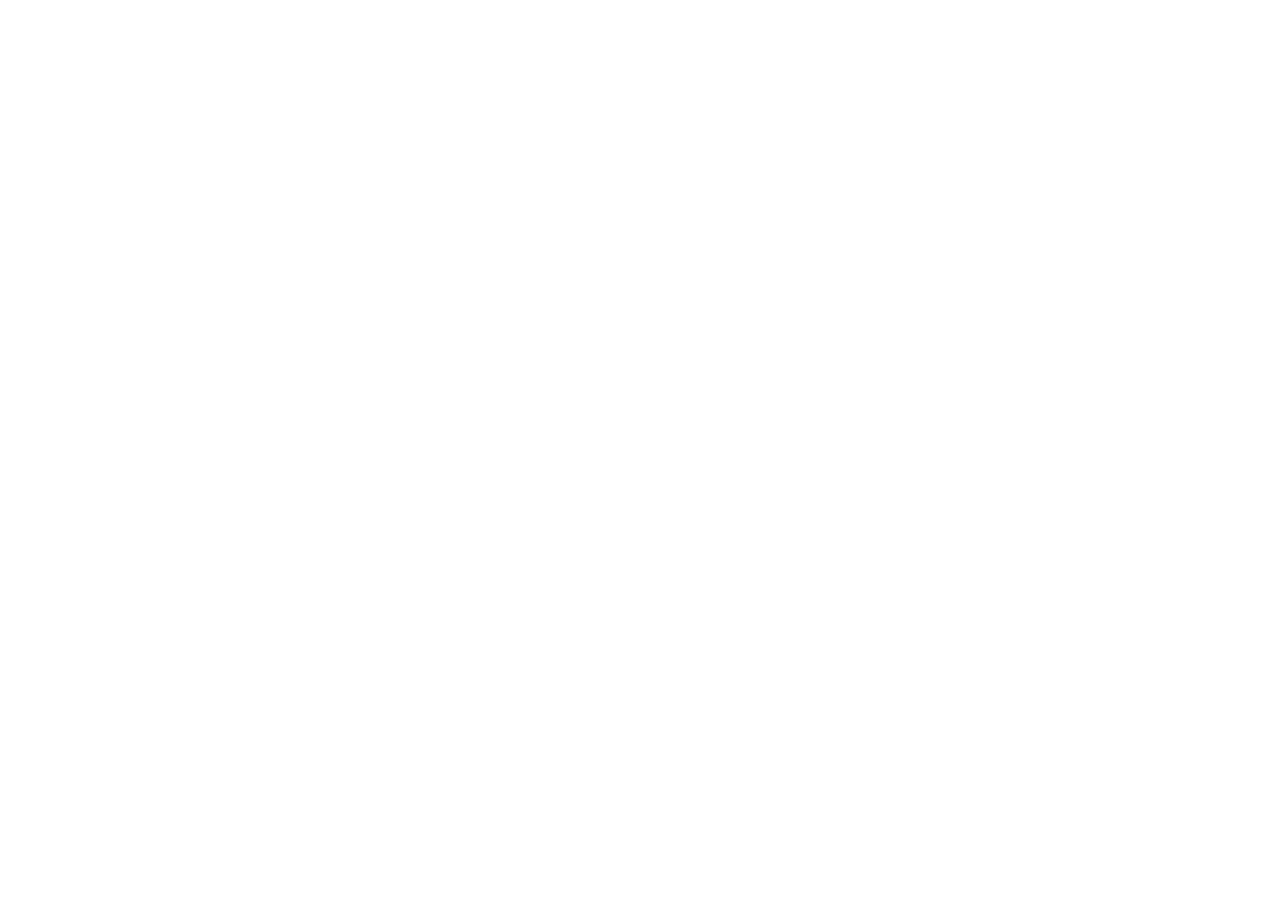
==== index.html @ 6d2867f2 "Creación proyecto" ====
<!DOCTYPE html>
<html lang="en">
<head>
    <meta charset="UTF-8">
    <meta http-equiv="X-UA-Compatible" content="IE=edge">
    <meta name="viewport" content="width=device-width, initial-scale=1.0">
    <link rel="shortcut icon" href="img/icon.png" type="image/x-icon">
    <link rel="stylesheet" href="css/estilos.css" type="text/css">
    <title>Conjunto Residencial Pomelo</title>
</head>
<body>
    
    <header>
        <!-- Ingrese el código aquí -->
    </header>
    
    <section >       
         <!-- Ingrese el código aquí -->
    </section>

   <footer>
        <!-- Ingrese el código aquí -->
   </footer>
</body>
</html>
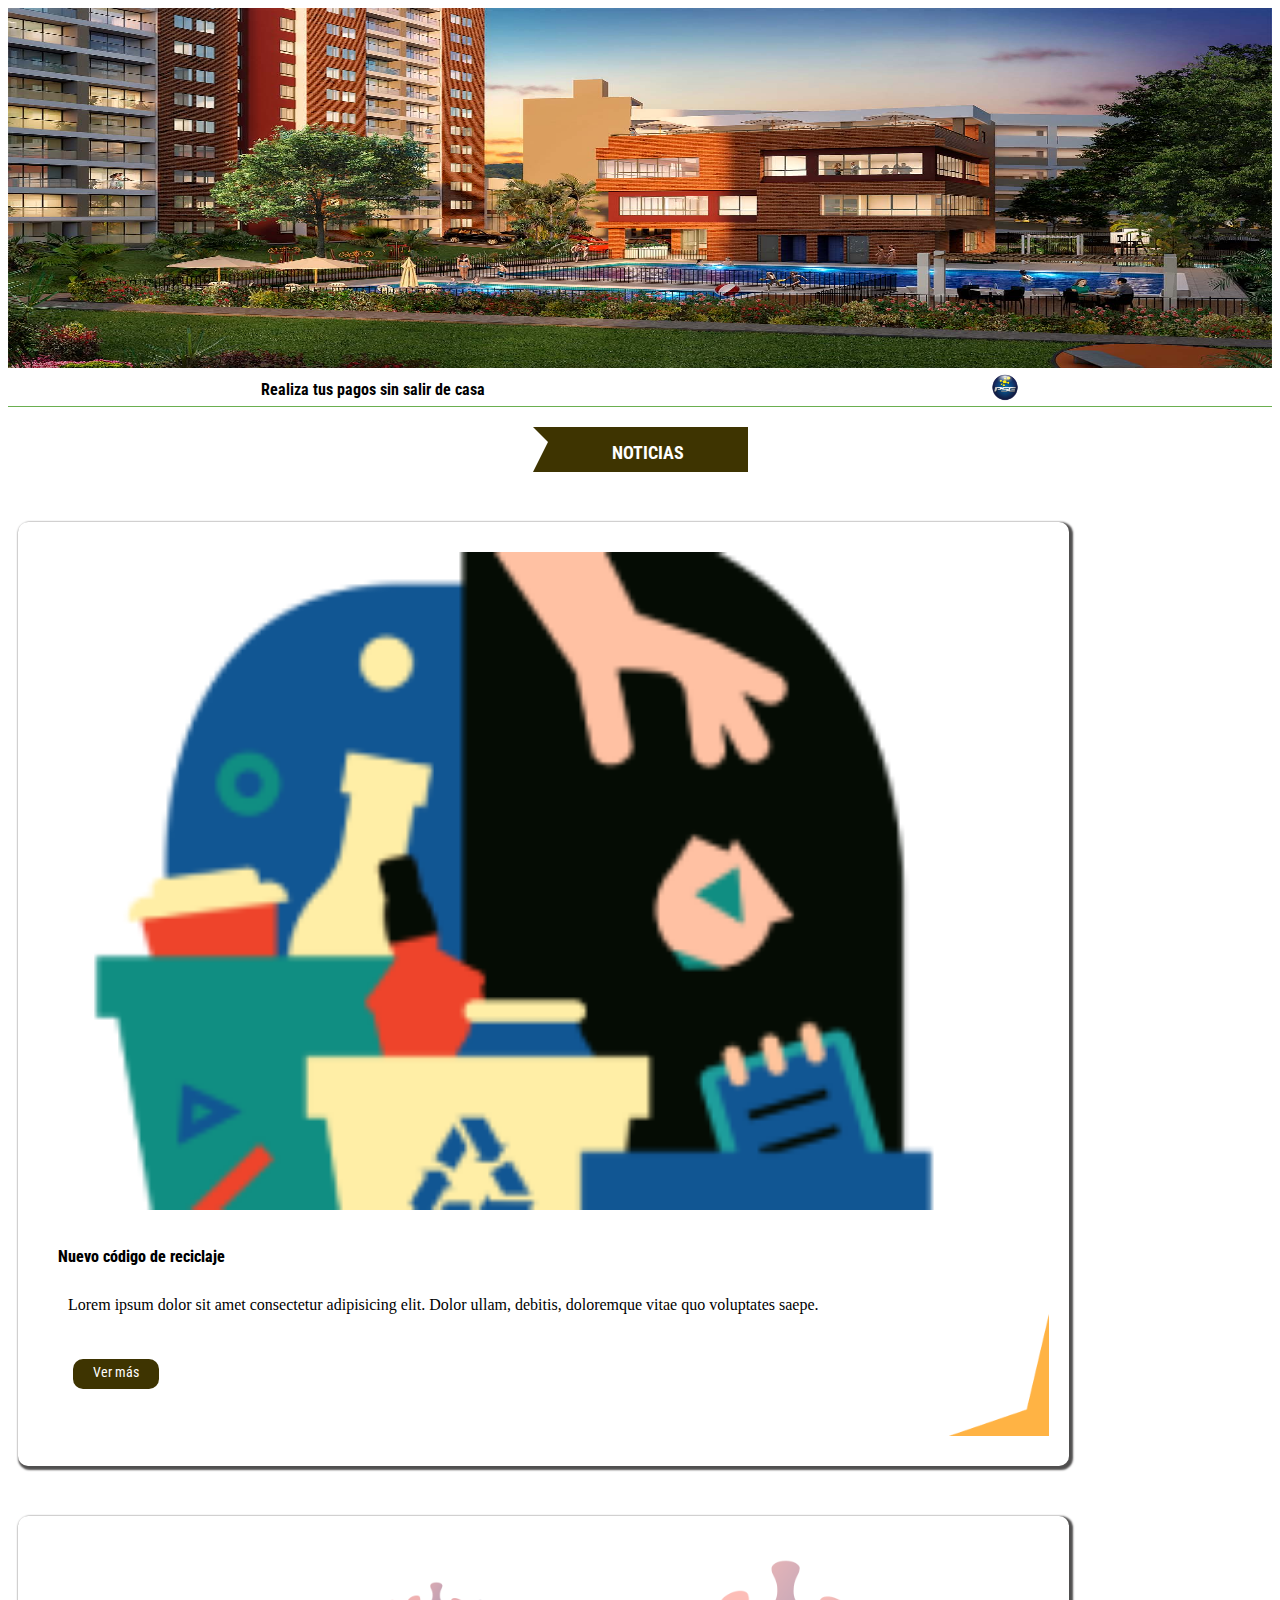
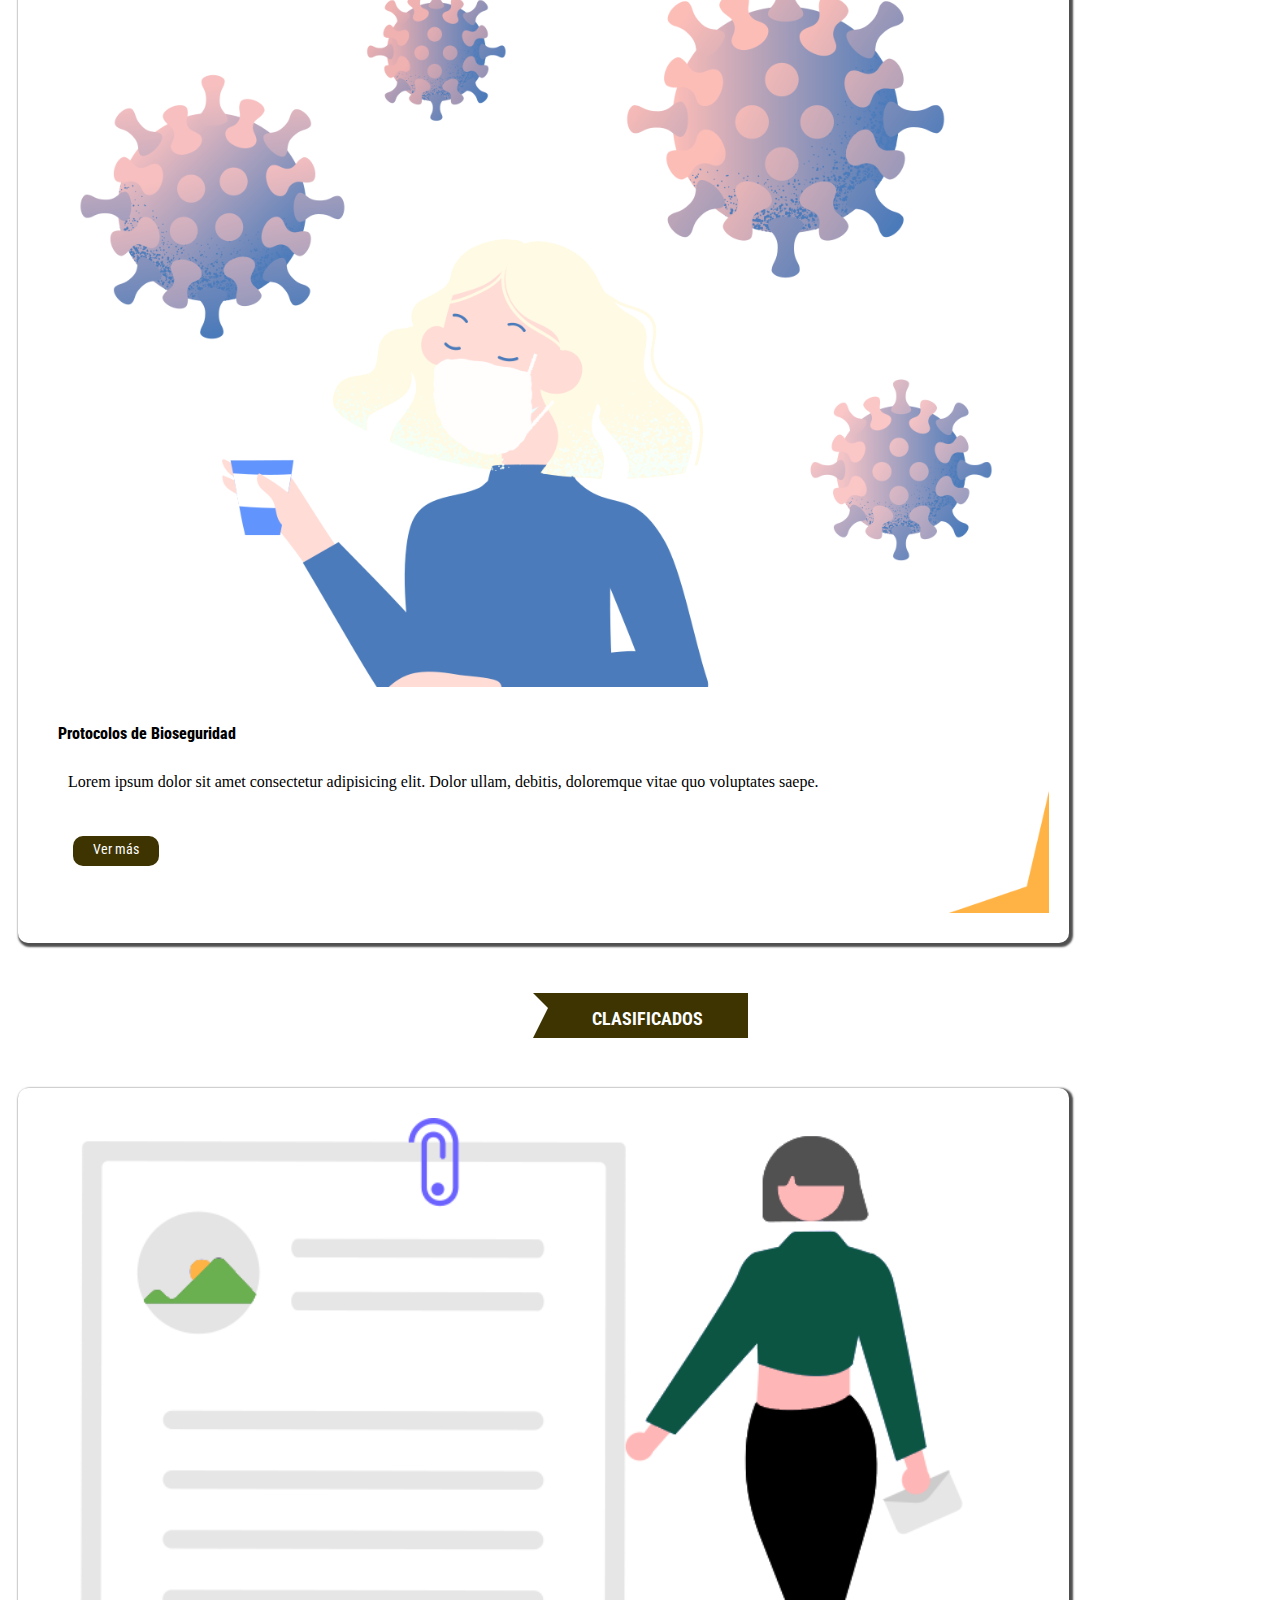
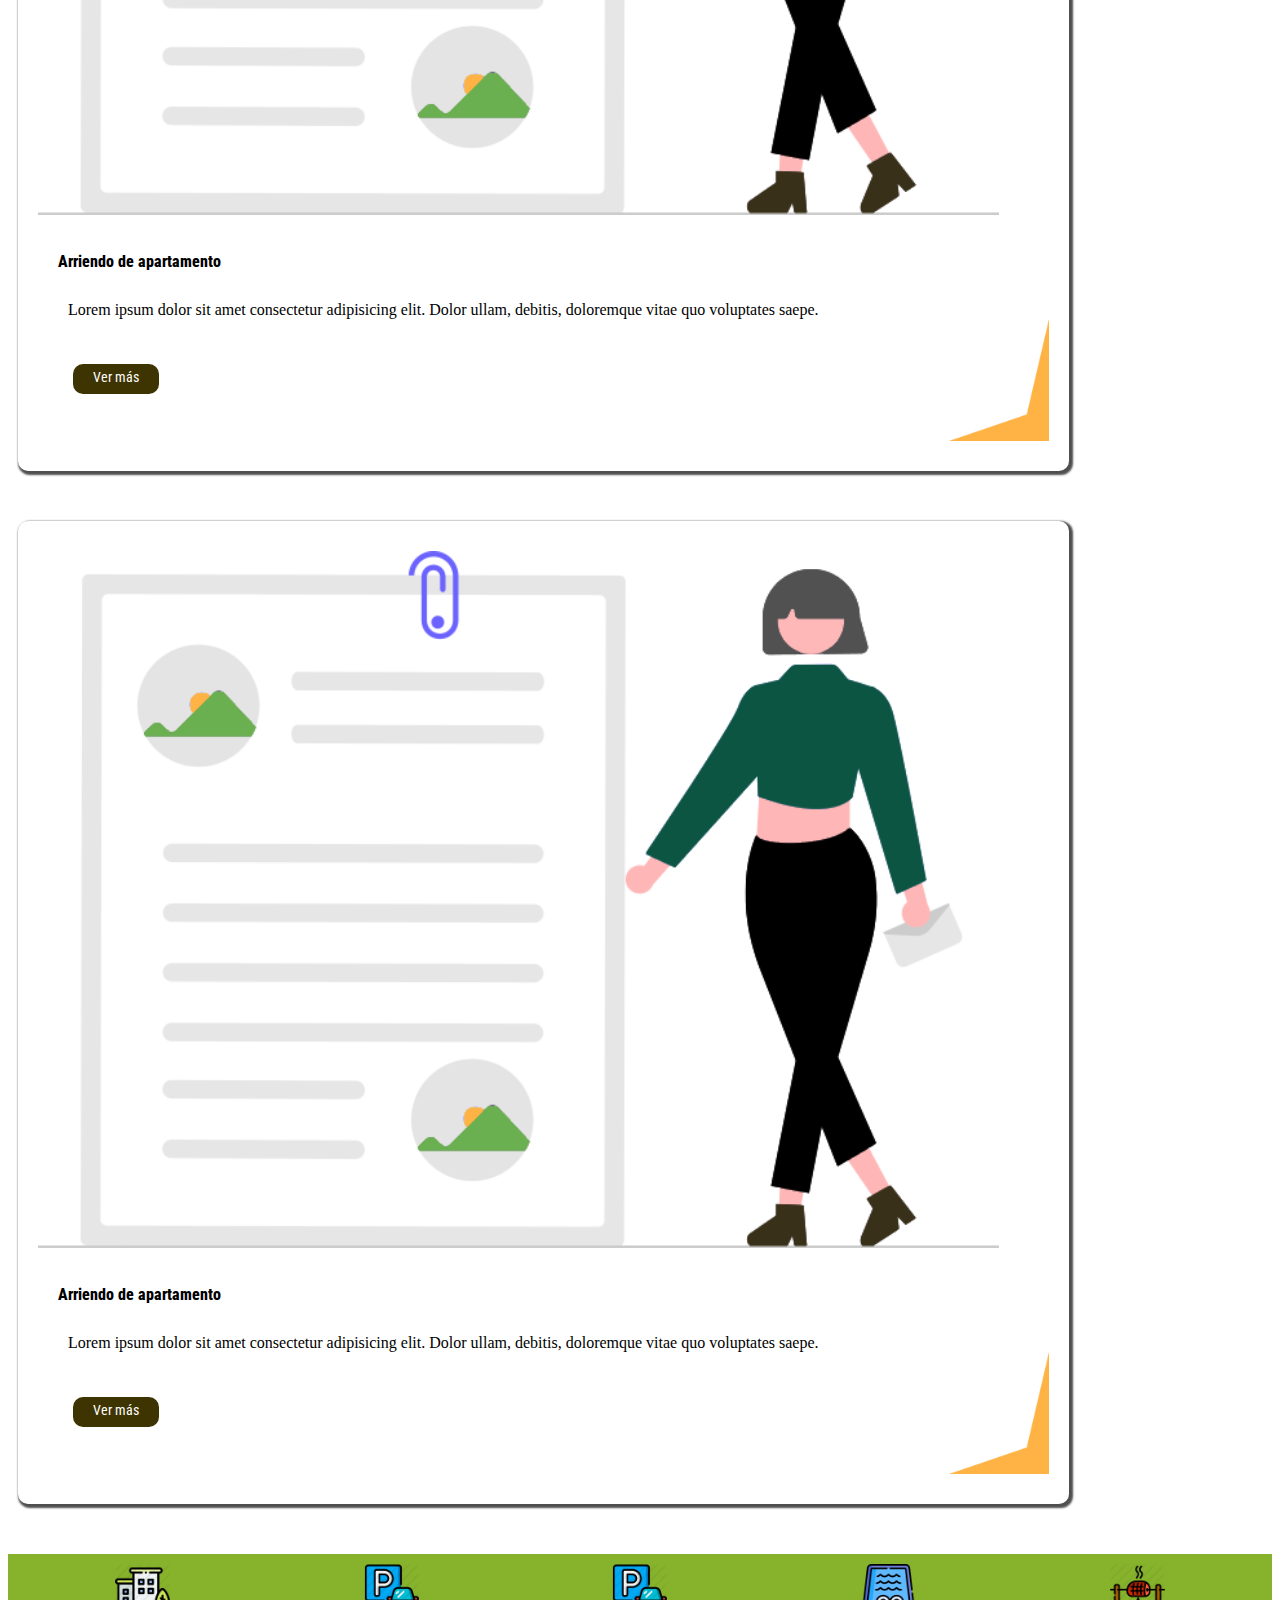
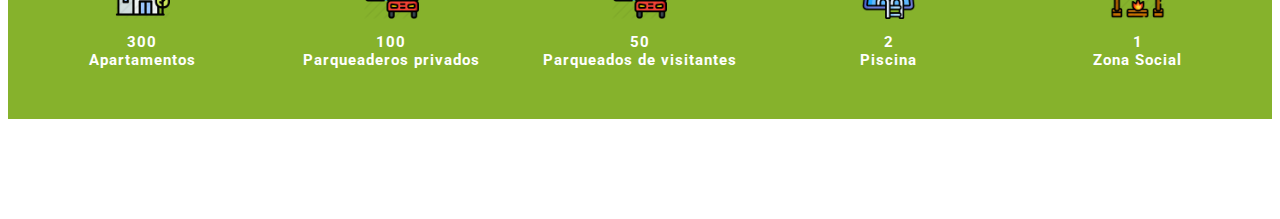
==== commit 6b701383: "Estilos 320px" ====
--- a/index.html
+++ b/index.html
@@ -6,6 +6,7 @@
     <meta name="viewport" content="width=device-width, initial-scale=1.0">
     <link rel="shortcut icon" href="img/icon.png" type="image/x-icon">
     <link rel="stylesheet" href="css/estilos.css" type="text/css">
+    <link href="https://fonts.googleapis.com/css2?family=Roboto+Condensed&family=Roboto:wght@300&display=swap" rel="stylesheet">
     <title>Conjunto Residencial Pomelo</title>
 </head>
 <body>
@@ -13,11 +14,110 @@
     <header>
         <!-- Ingrese el código aquí -->
     </header>
+
+    <main class="main">
+        <div class ="portada">       
+            <img src="img/portada.jpg" alt="">
+        </div>
+   
+        <section class="pay_pse" >         
+            <h1>Realiza tus pagos sin salir de casa</h1>
+            <a href="#"><img src="img/PSE.png" alt="PagoPSE"></a>
+        </section>
+
+        <section class="notices">
+            <h1>NOTICIAS</h1>
+            <article class="noticias">
+                <figure class="noticia_img">
+                    <img src="img/Reciclaje.png" alt="">
+                </figure>
+                
+                <h2>Nuevo código de reciclaje</h2>
+                <p>Lorem ipsum dolor sit amet consectetur adipisicing elit. Dolor ullam, debitis, doloremque vitae quo voluptates saepe.</p>
+                <div class ="rectangulo">
+                    <p>Ver más</p>
+                    <img  src="img/Rectangle 10.png" alt="">
+                </div>
+            </article>
     
-    <section >       
-         <!-- Ingrese el código aquí -->
-    </section>
-
+            <article class="noticias">
+                <figure class="noticia_img">
+                    <img src="img/Bioseguridad.svg" alt="">
+                </figure>
+                
+                <h2>Protocolos de Bioseguridad</h2>
+                <p>Lorem ipsum dolor sit amet consectetur adipisicing elit. Dolor ullam, debitis, doloremque vitae quo voluptates saepe.</p>
+                <div class ="rectangulo">
+                    <p>Ver más</p>
+                    <img  src="img/Rectangle 10.png" alt="">
+                </div>
+            </article>
+        </section>            
+            
+    
+        <section class="clasificados">
+            <h1>CLASIFICADOS</h1>
+            <article class="clasificado">
+                <figure class="noticia_img">
+                    <img src="img/NoticiaClasificado.png" alt="">
+                </figure>
+                
+                <h2>Arriendo de apartamento</h2>
+                <p>Lorem ipsum dolor sit amet consectetur adipisicing elit. Dolor ullam, debitis, doloremque vitae quo voluptates saepe.</p>
+                <div class ="rectangulo">
+                    <p>Ver más</p>
+                    <img  src="img/Rectangle 10.png" alt="">
+                </div>
+            </article>
+    
+            <article class="clasificado">
+                <figure class="noticia_img">
+                    <img src="img/NoticiaClasificado.png" alt="">
+                </figure>
+                
+                <h2>Arriendo de apartamento</h2>
+                <p>Lorem ipsum dolor sit amet consectetur adipisicing elit. Dolor ullam, debitis, doloremque vitae quo voluptates saepe.</p>
+                <div class ="rectangulo">
+                    <p>Ver más</p>
+                    <img  src="img/Rectangle 10.png" alt="">
+                </div>
+            </article>
+        </section> 
+    
+        <article class="ZonaSocial">
+            <div class="containerZona">
+                <img src="img/Apartamento.png" alt="Aparamentos">
+                <h2>300</h2>
+                <h2>Apartamentos</h2>
+            </div>
+    
+            <div class="containerZona">
+                <img src="img/parking.png"  alt="parking">
+                <h2>100</h2>
+                <h2>Parqueaderos privados</h2>
+            </div>
+    
+            <div class="containerZona">
+                <img src="img/parking.png" alt="parking">
+                <h2>50</h2>
+                <h2>Parqueados de visitantes</h2>
+            </div>
+    
+            <div class="containerZona">
+                <img src="img/Piscina.png" alt="Piscina">
+                <h2>2</h2>
+                <h2>Piscina</h2>
+            </div>
+    
+            <div class="containerZona" >
+                <img src="img/social.png" alt="Zona Social">
+                <h2>1</h2>
+                <h2>Zona Social</h2>
+            </div>
+    
+        </article>
+    </main>    
+    
    <footer>
         <!-- Ingrese el código aquí -->
    </footer>
--- a/css/estilos.css
+++ b/css/estilos.css
@@ -0,0 +1,47 @@
+/* font-family: 'Roboto', sans-serif;
+font-family: 'Roboto Condensed', sans-serif; */
+
+@import './vars.css';
+
+@import './Components/Home/portada.css';
+@import './Components/Home/pse.css';
+@import './Components/Home/noticias.css';
+@import './Components/Home/clasificados.css';
+@import './Components/Home/zonaSocial.css';
+
+/* ***********************************************320**************************************************************************** */
+@media screen and (max-width:320px){
+
+     
+    
+
+}
+
+/* ***********************************************425px**************************************************************************** */
+@media screen and (min-width:425px){
+
+    
+
+}
+
+
+/* ***********************************************425px**************************************************************************** */
+@media screen and (min-width:767px){
+
+    
+
+}
+
+/* ***********************************************425px**************************************************************************** */
+@media screen and (min-width:1024px){
+
+    
+
+}
+
+/* ***********************************************425px**************************************************************************** */
+@media screen and (min-width:1240px){
+
+    
+
+}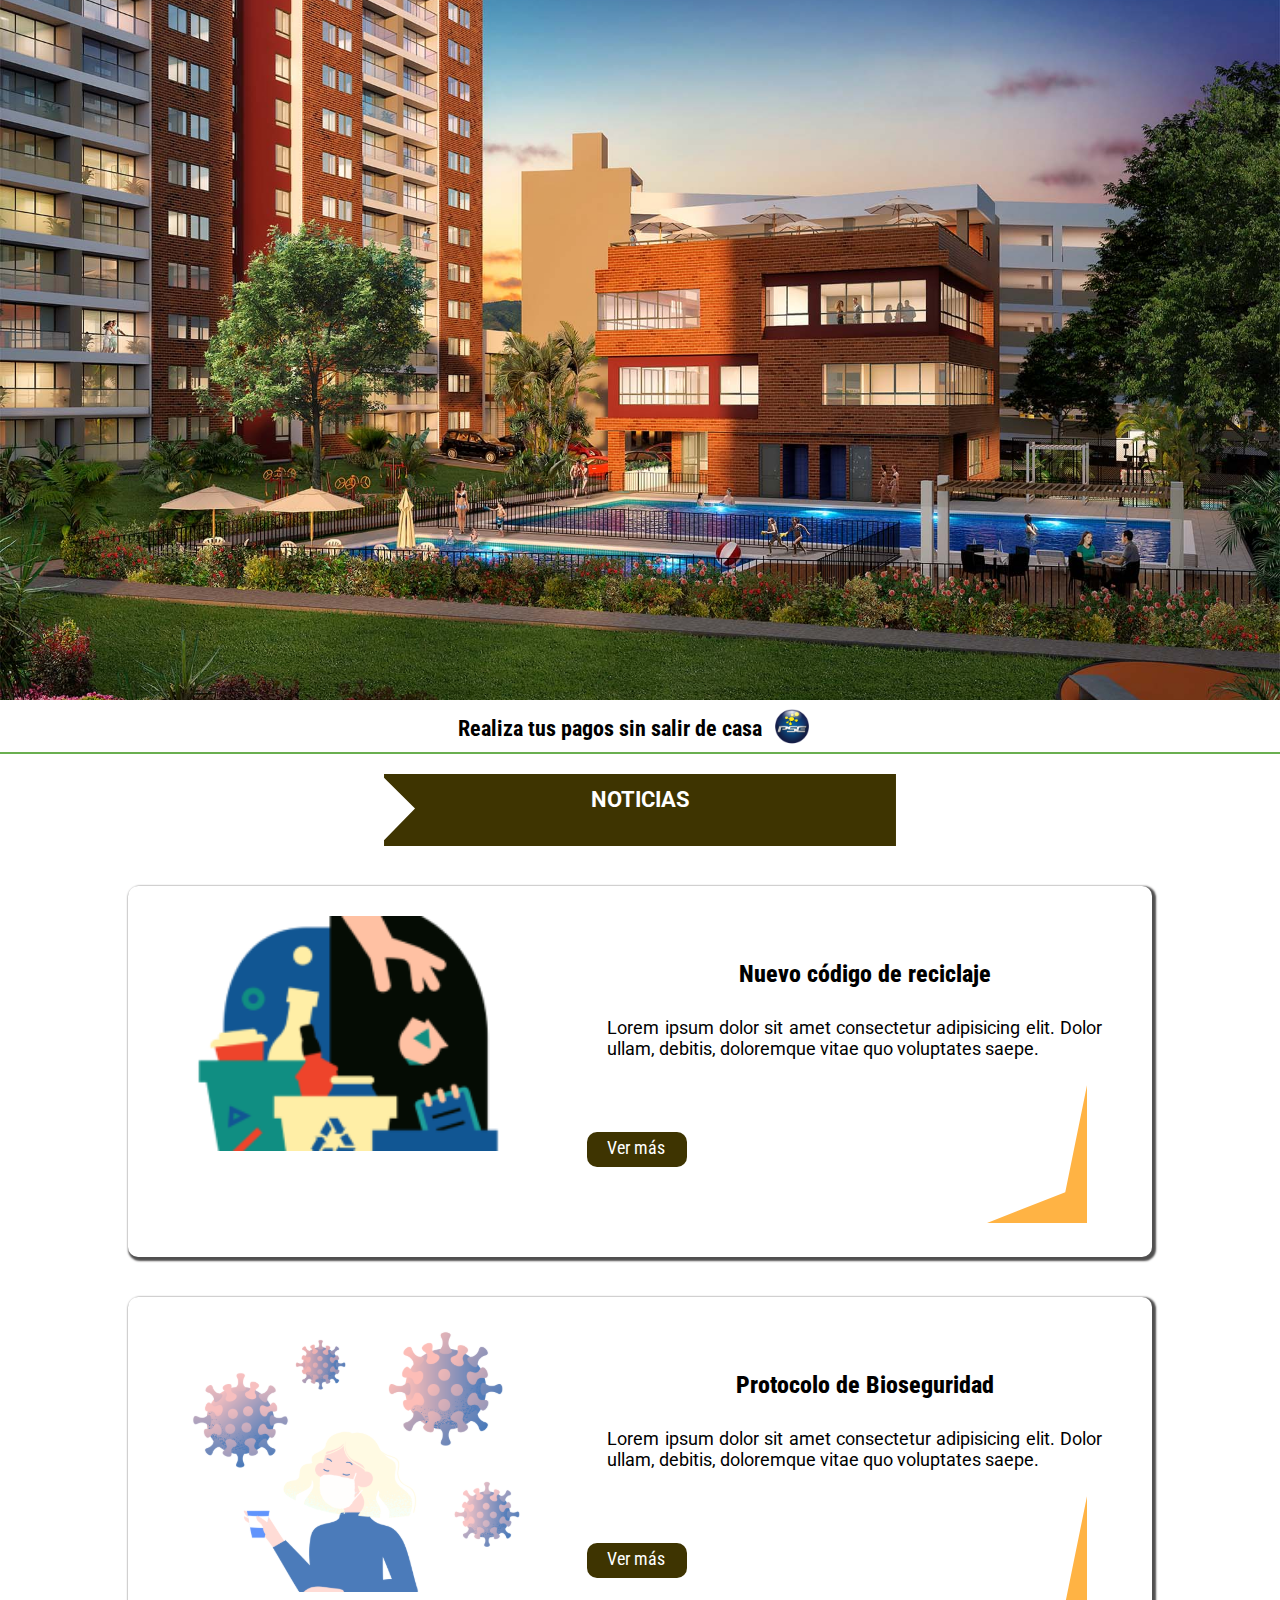
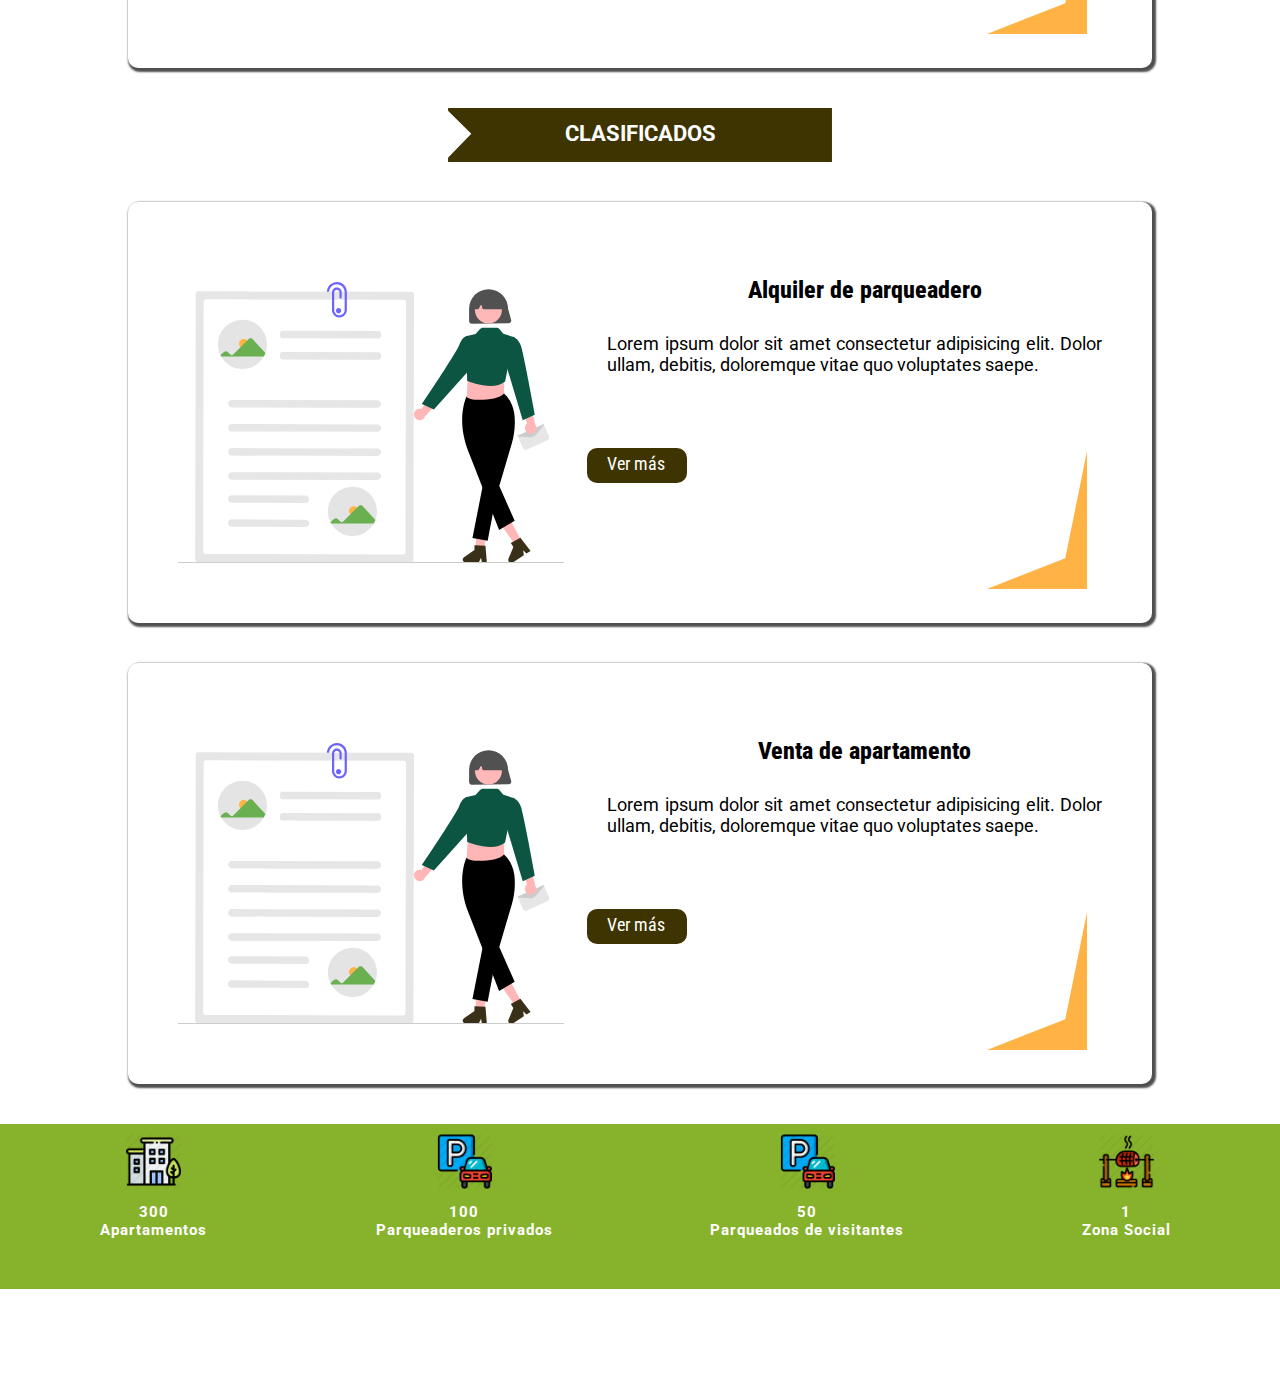
==== commit f004996d: "main terminado v1.0" ====
--- a/index.html
+++ b/index.html
@@ -5,7 +5,7 @@
     <meta http-equiv="X-UA-Compatible" content="IE=edge">
     <meta name="viewport" content="width=device-width, initial-scale=1.0">
     <link rel="shortcut icon" href="img/icon.png" type="image/x-icon">
-    <link rel="stylesheet" href="css/estilos.css" type="text/css">
+    <link rel="stylesheet" href="css/styles.css" type="text/css">
     <link href="https://fonts.googleapis.com/css2?family=Roboto+Condensed&family=Roboto:wght@300&display=swap" rel="stylesheet">
     <title>Conjunto Residencial Pomelo</title>
 </head>
@@ -17,100 +17,113 @@
 
     <main class="main">
         <div class ="portada">       
-            <img src="img/portada.jpg" alt="">
+            <img src="image/Home/portada.jpg" alt="">
         </div>
    
         <section class="pay_pse" >         
-            <h1>Realiza tus pagos sin salir de casa</h1>
-            <a href="#"><img src="img/PSE.png" alt="PagoPSE"></a>
+            <h2>Realiza tus pagos sin salir de casa</h2>
+            <a href="#"><img src="image/Icons/PSE.png" alt="PagoPSE"></a>
         </section>
 
         <section class="notices">
-            <h1>NOTICIAS</h1>
-            <article class="noticias">
-                <figure class="noticia_img">
-                    <img src="img/Reciclaje.png" alt="">
-                </figure>
-                
-                <h2>Nuevo código de reciclaje</h2>
-                <p>Lorem ipsum dolor sit amet consectetur adipisicing elit. Dolor ullam, debitis, doloremque vitae quo voluptates saepe.</p>
-                <div class ="rectangulo">
-                    <p>Ver más</p>
-                    <img  src="img/Rectangle 10.png" alt="">
-                </div>
-            </article>
-    
-            <article class="noticias">
-                <figure class="noticia_img">
-                    <img src="img/Bioseguridad.svg" alt="">
-                </figure>
-                
-                <h2>Protocolos de Bioseguridad</h2>
-                <p>Lorem ipsum dolor sit amet consectetur adipisicing elit. Dolor ullam, debitis, doloremque vitae quo voluptates saepe.</p>
-                <div class ="rectangulo">
-                    <p>Ver más</p>
-                    <img  src="img/Rectangle 10.png" alt="">
-                </div>
-            </article>
-        </section>            
+            <div class="notices-ppal">
+                <img src="image/Icons/postFigure.svg" alt="">
+                <h2>NOTICIAS</h2>
+            </div>
+            <div class="card-notice">
+                <article class="noticias">
+                    <figure>
+                        <img class="noticia_img" src="image/Home/Reciclaje.png" alt="">
+                    </figure>
+
+                    <div class="card-text">
+                        <h3>Nuevo código de reciclaje</h3>
+                        <p>Lorem ipsum dolor sit amet consectetur adipisicing elit. Dolor ullam, debitis, doloremque vitae quo voluptates saepe.</p>
+                        <p class="date">Ver más</p>
+                        <figure>
+                            <img class="rectangule" src="image/Icons/Rectangle.svg" alt="">
+                        </figure>
+                        
+                    </div>
+                </article>
+        
+                <article class="noticias">
+                    <figure>
+                        <img class="noticia_img" src="image/Home/Bioseguridad.svg" alt="">
+                    </figure>
+
+                    <div class="card-text">
+                        <h3>Protocolo de Bioseguridad</h3>
+                        <p>Lorem ipsum dolor sit amet consectetur adipisicing elit. Dolor ullam, debitis, doloremque vitae quo voluptates saepe.</p>
+                        <p class="date">Ver más</p>
+                        <figure>
+                            <img class="rectangule" src="image/Icons/Rectangle.svg" alt="">
+                        </figure>
+                    </div>
+                </article>
+            </div>
+        </section>
             
     
         <section class="clasificados">
-            <h1>CLASIFICADOS</h1>
-            <article class="clasificado">
-                <figure class="noticia_img">
-                    <img src="img/NoticiaClasificado.png" alt="">
-                </figure>
-                
-                <h2>Arriendo de apartamento</h2>
-                <p>Lorem ipsum dolor sit amet consectetur adipisicing elit. Dolor ullam, debitis, doloremque vitae quo voluptates saepe.</p>
-                <div class ="rectangulo">
-                    <p>Ver más</p>
-                    <img  src="img/Rectangle 10.png" alt="">
-                </div>
-            </article>
-    
-            <article class="clasificado">
-                <figure class="noticia_img">
-                    <img src="img/NoticiaClasificado.png" alt="">
-                </figure>
-                
-                <h2>Arriendo de apartamento</h2>
-                <p>Lorem ipsum dolor sit amet consectetur adipisicing elit. Dolor ullam, debitis, doloremque vitae quo voluptates saepe.</p>
-                <div class ="rectangulo">
-                    <p>Ver más</p>
-                    <img  src="img/Rectangle 10.png" alt="">
-                </div>
-            </article>
-        </section> 
+            <div class="clasificados-ppal">
+                <img src="image/Icons/postFigure.svg" alt="">
+                <h2>CLASIFICADOS</h2>
+            </div>
+            <div class="card-clasificado">
+                <article class="clasificado">
+                    <figure>
+                        <img class="clasificado_img" src="image/Home/noticiasClasificados.svg" alt="">
+                    </figure>
+
+                    <div class="card-text">
+                        <h3>Alquiler de parqueadero</h3>
+                        <p>Lorem ipsum dolor sit amet consectetur adipisicing elit. Dolor ullam, debitis, doloremque vitae quo voluptates saepe.</p>
+                        <p class="date">Ver más</p>
+                        <figure>
+                            <img class="rectangule" src="image/Icons/Rectangle.svg" alt="">
+                        </figure>
+                    </div>
+                </article>
+        
+                <article class="clasificado">
+                    <figure>
+                        <img class="clasificado_img" src="image/Home/noticiasClasificados.svg" alt="">
+                    </figure>
+
+                    <div class="card-text">
+                        <h3>Venta de apartamento</h3>
+                        <p>Lorem ipsum dolor sit amet consectetur adipisicing elit. Dolor ullam, debitis, doloremque vitae quo voluptates saepe.</p>
+                        <p class="date">Ver más</p>
+                        <figure>
+                            <img class="rectangule" src="image/Icons/Rectangle.svg" alt="">
+                        </figure>
+                    </div>
+                </article>
+            </div>
+        </section>
     
         <article class="ZonaSocial">
             <div class="containerZona">
-                <img src="img/Apartamento.png" alt="Aparamentos">
+                <img src="image/Home/Apartamento.png" alt="Aparamentos">
                 <h2>300</h2>
                 <h2>Apartamentos</h2>
             </div>
     
             <div class="containerZona">
-                <img src="img/parking.png"  alt="parking">
+                <img src="image/Home/parking.png"  alt="parking">
                 <h2>100</h2>
                 <h2>Parqueaderos privados</h2>
             </div>
     
             <div class="containerZona">
-                <img src="img/parking.png" alt="parking">
+                <img src="image/Home/parking.png" alt="parking">
                 <h2>50</h2>
                 <h2>Parqueados de visitantes</h2>
             </div>
     
-            <div class="containerZona">
-                <img src="img/Piscina.png" alt="Piscina">
-                <h2>2</h2>
-                <h2>Piscina</h2>
-            </div>
-    
             <div class="containerZona" >
-                <img src="img/social.png" alt="Zona Social">
+                <img src="image/Home/social.png" alt="Zona Social">
                 <h2>1</h2>
                 <h2>Zona Social</h2>
             </div>
--- a/css/styles.css
+++ b/css/styles.css
@@ -0,0 +1,33 @@
+/* font-family: 'Roboto', sans-serif;
+font-family: 'Roboto Condensed', sans-serif; */
+
+@import './vars.css';
+@import './text.css';
+
+@import './Views/home.css';
+
+body{
+    margin: 0;
+}
+
+*{
+    box-sizing: border-box;
+    font-family: var(--main-font-family);
+}
+
+h1{
+    font-size:24px;
+}
+
+h2{
+    font-size:22px;
+}
+
+h3{
+    font-size:20px;
+}
+
+p{
+    font: size 20px;
+}
+
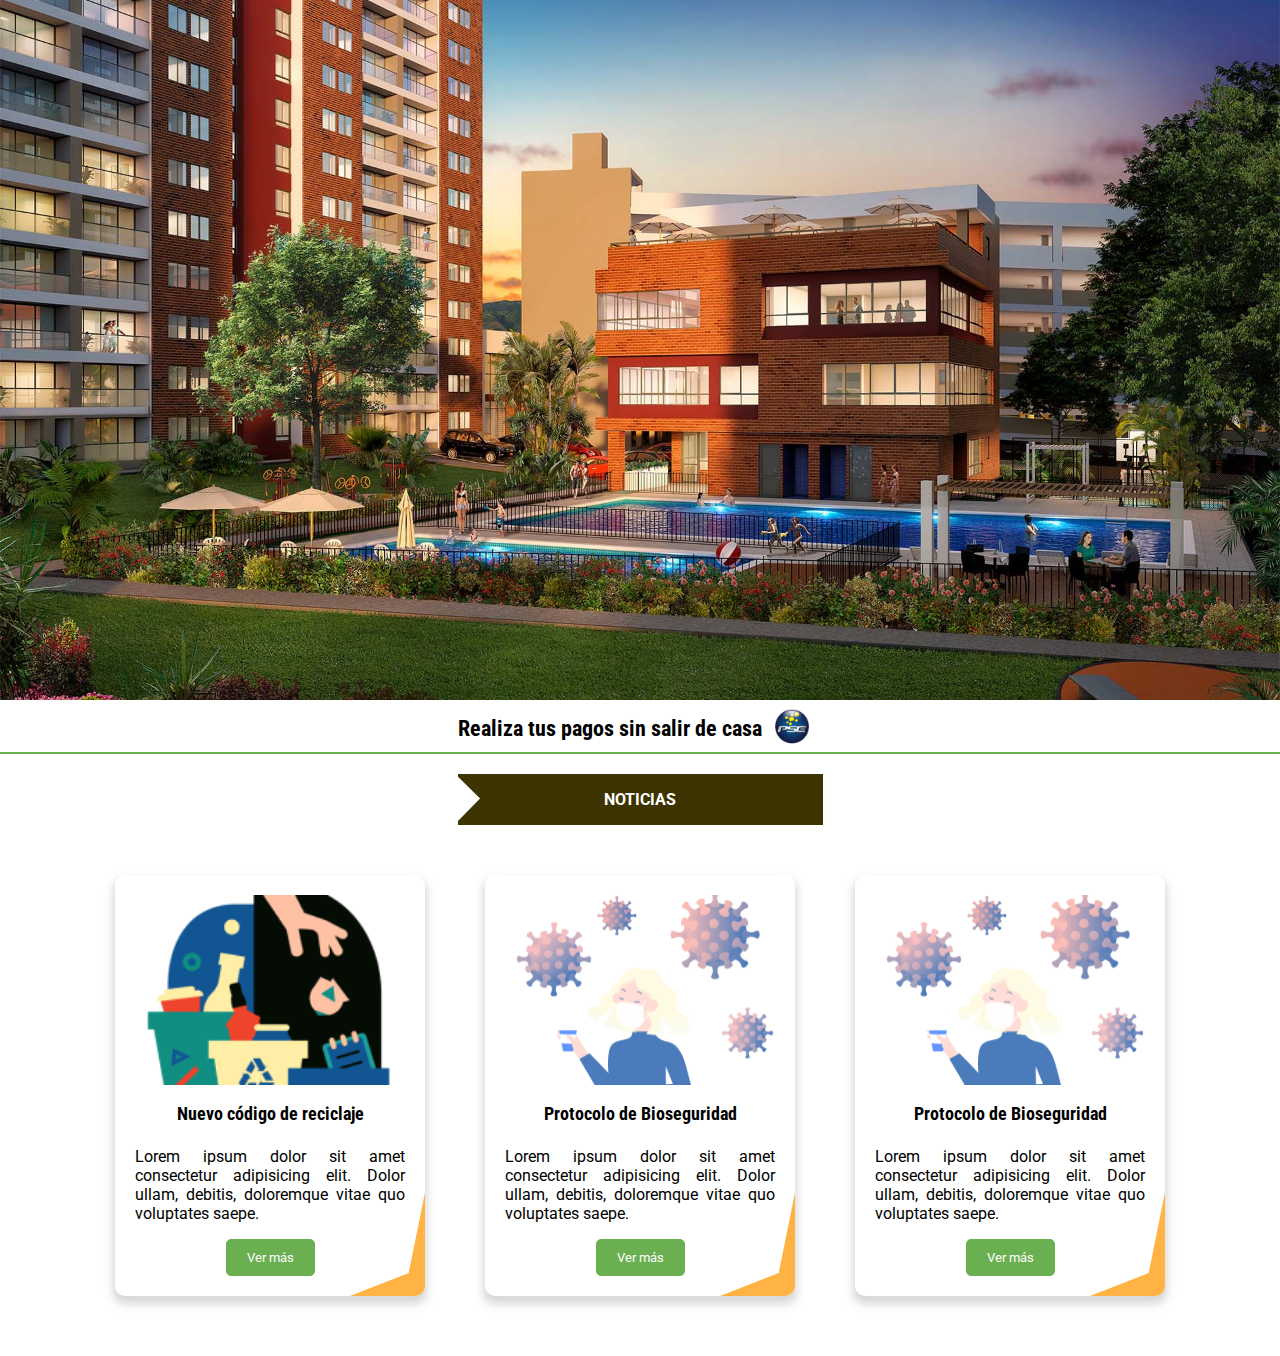
==== commit 6f0adf65: "new name structure for news" ====
--- a/index.html
+++ b/index.html
@@ -1,138 +1,156 @@
 <!DOCTYPE html>
 <html lang="en">
-<head>
-    <meta charset="UTF-8">
-    <meta http-equiv="X-UA-Compatible" content="IE=edge">
-    <meta name="viewport" content="width=device-width, initial-scale=1.0">
-    <link rel="shortcut icon" href="img/icon.png" type="image/x-icon">
-    <link rel="stylesheet" href="css/styles.css" type="text/css">
-    <link href="https://fonts.googleapis.com/css2?family=Roboto+Condensed&family=Roboto:wght@300&display=swap" rel="stylesheet">
+  <head>
+    <meta charset="UTF-8" />
+    <meta http-equiv="X-UA-Compatible" content="IE=edge" />
+    <meta name="viewport" content="width=device-width, initial-scale=1.0" />
+    <link rel="shortcut icon" href="img/icon.png" type="image/x-icon" />
+    <link rel="stylesheet" href="css/styles.css" type="text/css" />
+    <link
+      href="https://fonts.googleapis.com/css2?family=Roboto+Condensed&family=Roboto:wght@300&display=swap"
+      rel="stylesheet"
+    />
     <title>Conjunto Residencial Pomelo</title>
-</head>
-<body>
-    
+  </head>
+  <body>
     <header>
-        <!-- Ingrese el código aquí -->
+      <!-- Ingrese el código aquí -->
     </header>
 
     <main class="main">
-        <div class ="portada">       
-            <img src="image/Home/portada.jpg" alt="">
+      <div class="portada">
+        <img src="image/Home/portada.jpg" alt="" />
+      </div>
+
+      <section class="pay_pse">
+        <h2>Realiza tus pagos sin salir de casa</h2>
+        <a href="#"><img src="image/Icons/PSE.png" alt="PagoPSE" /></a>
+      </section>
+
+      <section class="news">
+        <div class="news__title">
+          <img src="image/Icons/postFigure.svg" alt="" />
+          <h2>NOTICIAS</h2>
         </div>
-   
-        <section class="pay_pse" >         
-            <h2>Realiza tus pagos sin salir de casa</h2>
-            <a href="#"><img src="image/Icons/PSE.png" alt="PagoPSE"></a>
-        </section>
 
-        <section class="notices">
-            <div class="notices-ppal">
-                <img src="image/Icons/postFigure.svg" alt="">
-                <h2>NOTICIAS</h2>
+        <div class="news__cardsContainer">
+          <article class="newsCard">
+            <img src="image/Home/Reciclaje.png" alt="" />
+
+            <div class="newsCard__text">
+              <h3>Nuevo código de reciclaje</h3>
+              <p>
+                Lorem ipsum dolor sit amet consectetur adipisicing elit. Dolor
+                ullam, debitis, doloremque vitae quo voluptates saepe.
+              </p>
+              <button class="button newsCard__more">Ver más</button>
             </div>
-            <div class="card-notice">
-                <article class="noticias">
-                    <figure>
-                        <img class="noticia_img" src="image/Home/Reciclaje.png" alt="">
-                    </figure>
+          </article>
 
-                    <div class="card-text">
-                        <h3>Nuevo código de reciclaje</h3>
-                        <p>Lorem ipsum dolor sit amet consectetur adipisicing elit. Dolor ullam, debitis, doloremque vitae quo voluptates saepe.</p>
-                        <p class="date">Ver más</p>
-                        <figure>
-                            <img class="rectangule" src="image/Icons/Rectangle.svg" alt="">
-                        </figure>
-                        
-                    </div>
-                </article>
-        
-                <article class="noticias">
-                    <figure>
-                        <img class="noticia_img" src="image/Home/Bioseguridad.svg" alt="">
-                    </figure>
+          <article class="newsCard">
+            <img src="image/Home/Bioseguridad.svg" alt="" />
 
-                    <div class="card-text">
-                        <h3>Protocolo de Bioseguridad</h3>
-                        <p>Lorem ipsum dolor sit amet consectetur adipisicing elit. Dolor ullam, debitis, doloremque vitae quo voluptates saepe.</p>
-                        <p class="date">Ver más</p>
-                        <figure>
-                            <img class="rectangule" src="image/Icons/Rectangle.svg" alt="">
-                        </figure>
-                    </div>
-                </article>
+            <div class="newsCard__text">
+              <h3>Protocolo de Bioseguridad</h3>
+              <p>
+                Lorem ipsum dolor sit amet consectetur adipisicing elit. Dolor
+                ullam, debitis, doloremque vitae quo voluptates saepe.
+              </p>
+              <button class="button newsCard__more">Ver más</button>
             </div>
-        </section>
-            
-    
-        <section class="clasificados">
-            <div class="clasificados-ppal">
-                <img src="image/Icons/postFigure.svg" alt="">
-                <h2>CLASIFICADOS</h2>
+          </article>
+
+          <article class="newsCard">
+            <img src="image/Home/Bioseguridad.svg" alt="" />
+
+            <div class="newsCard__text">
+              <h3>Protocolo de Bioseguridad</h3>
+              <p>
+                Lorem ipsum dolor sit amet consectetur adipisicing elit. Dolor
+                ullam, debitis, doloremque vitae quo voluptates saepe.
+              </p>
+              <button class="button newsCard__more">Ver más</button>
             </div>
-            <div class="card-clasificado">
-                <article class="clasificado">
-                    <figure>
-                        <img class="clasificado_img" src="image/Home/noticiasClasificados.svg" alt="">
-                    </figure>
+          </article>
+        </div>
+      </section>
 
-                    <div class="card-text">
-                        <h3>Alquiler de parqueadero</h3>
-                        <p>Lorem ipsum dolor sit amet consectetur adipisicing elit. Dolor ullam, debitis, doloremque vitae quo voluptates saepe.</p>
-                        <p class="date">Ver más</p>
-                        <figure>
-                            <img class="rectangule" src="image/Icons/Rectangle.svg" alt="">
-                        </figure>
-                    </div>
-                </article>
-        
-                <article class="clasificado">
-                    <figure>
-                        <img class="clasificado_img" src="image/Home/noticiasClasificados.svg" alt="">
-                    </figure>
+      <!-- <section class="clasificados">
+        <div class="clasificados-ppal">
+          <img src="image/Icons/postFigure.svg" alt="" />
+          <h2>CLASIFICADOS</h2>
+        </div>
+        <div class="card-clasificado">
+          <article class="clasificado">
+            <figure>
+              <img
+                class="clasificado_img"
+                src="image/Home/noticiasClasificados.svg"
+                alt=""
+              />
+            </figure>
 
-                    <div class="card-text">
-                        <h3>Venta de apartamento</h3>
-                        <p>Lorem ipsum dolor sit amet consectetur adipisicing elit. Dolor ullam, debitis, doloremque vitae quo voluptates saepe.</p>
-                        <p class="date">Ver más</p>
-                        <figure>
-                            <img class="rectangule" src="image/Icons/Rectangle.svg" alt="">
-                        </figure>
-                    </div>
-                </article>
+            <div class="card-text">
+              <h3>Alquiler de parqueadero</h3>
+              <p>
+                Lorem ipsum dolor sit amet consectetur adipisicing elit. Dolor
+                ullam, debitis, doloremque vitae quo voluptates saepe.
+              </p>
+              <p class="date">Ver más</p>
             </div>
-        </section>
-    
-        <article class="ZonaSocial">
-            <div class="containerZona">
-                <img src="image/Home/Apartamento.png" alt="Aparamentos">
-                <h2>300</h2>
-                <h2>Apartamentos</h2>
+          </article>
+
+          <article class="clasificado">
+            <figure>
+              <img
+                class="clasificado_img"
+                src="image/Home/noticiasClasificados.svg"
+                alt=""
+              />
+            </figure>
+
+            <div class="card-text">
+              <h3>Venta de apartamento</h3>
+              <p>
+                Lorem ipsum dolor sit amet consectetur adipisicing elit. Dolor
+                ullam, debitis, doloremque vitae quo voluptates saepe.
+              </p>
+              <p class="date">Ver más</p>
+              <img class="rectangule" src="image/Icons/Rectangle.svg" alt="" />
             </div>
-    
-            <div class="containerZona">
-                <img src="image/Home/parking.png"  alt="parking">
-                <h2>100</h2>
-                <h2>Parqueaderos privados</h2>
-            </div>
-    
-            <div class="containerZona">
-                <img src="image/Home/parking.png" alt="parking">
-                <h2>50</h2>
-                <h2>Parqueados de visitantes</h2>
-            </div>
-    
-            <div class="containerZona" >
-                <img src="image/Home/social.png" alt="Zona Social">
-                <h2>1</h2>
-                <h2>Zona Social</h2>
-            </div>
-    
-        </article>
-    </main>    
-    
-   <footer>
-        <!-- Ingrese el código aquí -->
-   </footer>
-</body>
-</html>+          </article>
+        </div>
+      </section>
+
+      <article class="ZonaSocial">
+        <div class="containerZona">
+          <img src="image/Home/Apartamento.png" alt="Aparamentos" />
+          <h2>300</h2>
+          <h2>Apartamentos</h2>
+        </div>
+
+        <div class="containerZona">
+          <img src="image/Home/parking.png" alt="parking" />
+          <h2>100</h2>
+          <h2>Parqueaderos privados</h2>
+        </div>
+
+        <div class="containerZona">
+          <img src="image/Home/parking.png" alt="parking" />
+          <h2>50</h2>
+          <h2>Parqueados de visitantes</h2>
+        </div>
+
+        <div class="containerZona">
+          <img src="image/Home/social.png" alt="Zona Social" />
+          <h2>1</h2>
+          <h2>Zona Social</h2>
+        </div>
+      </article> -->
+    </main>
+
+    <footer>
+      <!-- Ingrese el código aquí -->
+    </footer>
+  </body>
+</html>
--- a/css/styles.css
+++ b/css/styles.css
@@ -1,33 +1,36 @@
 /* font-family: 'Roboto', sans-serif;
 font-family: 'Roboto Condensed', sans-serif; */
 
-@import './vars.css';
-@import './text.css';
+@import "./vars.css";
+@import "./text.css";
 
-@import './Views/home.css';
+@import "./Views/home.css";
 
-body{
-    margin: 0;
+body {
+  margin: 0;
 }
 
-*{
-    box-sizing: border-box;
-    font-family: var(--main-font-family);
+* {
+  box-sizing: border-box;
+  font-family: var(--main-font-family);
 }
 
-h1{
-    font-size:24px;
+button {
+  outline: none;
+  border: none;
+  cursor: pointer;
 }
 
-h2{
-    font-size:22px;
+.button {
+  background: var(--main-color);
+  border: 1px solid var(--main-color);
+  border-radius: 5px;
+  color: white;
+  padding: 10px 20px;
 }
 
-h3{
-    font-size:20px;
+.button:hover {
+  background-color: white;
+  font-weight: 600;
+  color: var(--main-color);
 }
-
-p{
-    font: size 20px;
-}
-
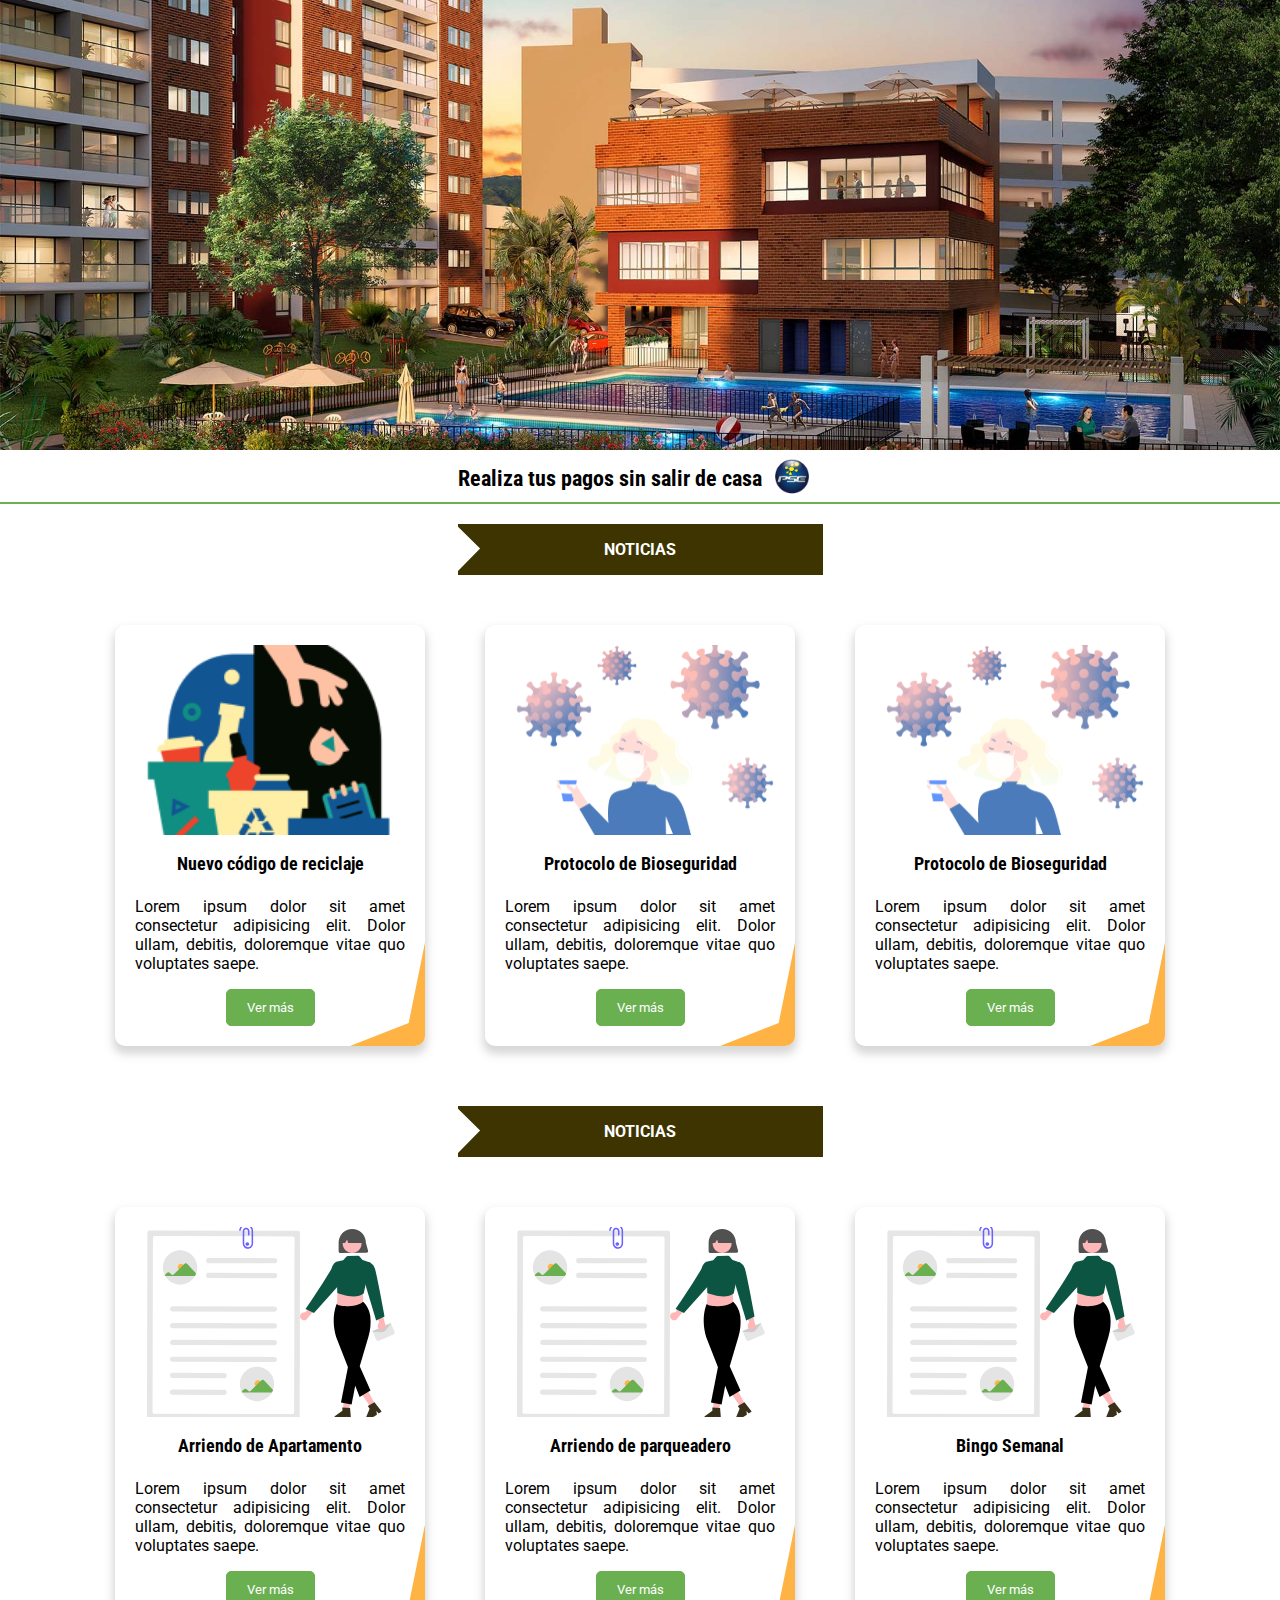
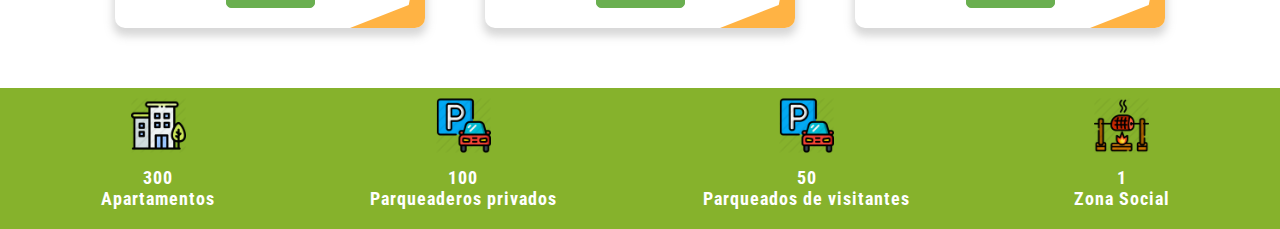
==== commit e29ce14a: "add login page" ====
--- a/index.html
+++ b/index.html
@@ -4,8 +4,8 @@
     <meta charset="UTF-8" />
     <meta http-equiv="X-UA-Compatible" content="IE=edge" />
     <meta name="viewport" content="width=device-width, initial-scale=1.0" />
-    <link rel="shortcut icon" href="img/icon.png" type="image/x-icon" />
-    <link rel="stylesheet" href="css/styles.css" type="text/css" />
+    <link rel="shortcut icon" href="image/Icons/icon.png" type="image/x-icon" />
+    <link rel="stylesheet" href="Styles/styles.css" type="text/css" />
     <link
       href="https://fonts.googleapis.com/css2?family=Roboto+Condensed&family=Roboto:wght@300&display=swap"
       rel="stylesheet"
@@ -18,24 +18,24 @@
     </header>
 
     <main class="main">
-      <div class="portada">
-        <img src="image/Home/portada.jpg" alt="" />
+      <div class="coverPage">
+        <img src="Media/Home/coverPage.jpg" alt="" />
       </div>
 
       <section class="pay_pse">
         <h2>Realiza tus pagos sin salir de casa</h2>
-        <a href="#"><img src="image/Icons/PSE.png" alt="PagoPSE" /></a>
+        <a href="#"><img src="Media/Icons/PSE.png" alt="PagoPSE" /></a>
       </section>
 
       <section class="news">
         <div class="news__title">
-          <img src="image/Icons/postFigure.svg" alt="" />
+          <img src="Media/Icons/postFigure.svg" alt="" />
           <h2>NOTICIAS</h2>
         </div>
 
         <div class="news__cardsContainer">
           <article class="newsCard">
-            <img src="image/Home/Reciclaje.png" alt="" />
+            <img src="Media/Home/Reciclaje.png" alt="" />
 
             <div class="newsCard__text">
               <h3>Nuevo código de reciclaje</h3>
@@ -48,7 +48,7 @@
           </article>
 
           <article class="newsCard">
-            <img src="image/Home/Bioseguridad.svg" alt="" />
+            <img src="Media/Home/Bioseguridad.svg" alt="" />
 
             <div class="newsCard__text">
               <h3>Protocolo de Bioseguridad</h3>
@@ -61,7 +61,7 @@
           </article>
 
           <article class="newsCard">
-            <img src="image/Home/Bioseguridad.svg" alt="" />
+            <img src="Media/Home/Bioseguridad.svg" alt="" />
 
             <div class="newsCard__text">
               <h3>Protocolo de Bioseguridad</h3>
@@ -75,82 +75,83 @@
         </div>
       </section>
 
-      <!-- <section class="clasificados">
-        <div class="clasificados-ppal">
-          <img src="image/Icons/postFigure.svg" alt="" />
-          <h2>CLASIFICADOS</h2>
+      <section class="classified">
+        <div class="classified__title">
+          <img src="Media/Icons/postFigure.svg" alt="" />
+          <h2>NOTICIAS</h2>
         </div>
-        <div class="card-clasificado">
-          <article class="clasificado">
-            <figure>
-              <img
-                class="clasificado_img"
-                src="image/Home/noticiasClasificados.svg"
-                alt=""
-              />
-            </figure>
 
-            <div class="card-text">
-              <h3>Alquiler de parqueadero</h3>
+        <div class="classified__cardsContainer">
+          <article class="classifiedCard">
+            <img src="Media/Home/noticiasClasificados.svg" alt="" />
+
+            <div class="classifiedCard__text">
+              <h3>Arriendo de Apartamento</h3>
               <p>
                 Lorem ipsum dolor sit amet consectetur adipisicing elit. Dolor
                 ullam, debitis, doloremque vitae quo voluptates saepe.
               </p>
-              <p class="date">Ver más</p>
+              <button class="button classifiedCard__more">Ver más</button>
             </div>
           </article>
 
-          <article class="clasificado">
-            <figure>
-              <img
-                class="clasificado_img"
-                src="image/Home/noticiasClasificados.svg"
-                alt=""
-              />
-            </figure>
+          <article class="classifiedCard">
+            <img src="Media/Home/noticiasClasificados.svg" alt="" />
 
-            <div class="card-text">
-              <h3>Venta de apartamento</h3>
+            <div class="classifiedCard__text">
+              <h3>Arriendo de parqueadero</h3>
               <p>
                 Lorem ipsum dolor sit amet consectetur adipisicing elit. Dolor
                 ullam, debitis, doloremque vitae quo voluptates saepe.
               </p>
-              <p class="date">Ver más</p>
-              <img class="rectangule" src="image/Icons/Rectangle.svg" alt="" />
+              <button class="button classifiedCard__more">Ver más</button>
+            </div>
+          </article>
+
+          <article class="classifiedCard">
+            <img src="Media/Home/noticiasClasificados.svg" alt="" />
+
+            <div class="classifiedCard__text">
+              <h3>Bingo Semanal</h3>
+              <p>
+                Lorem ipsum dolor sit amet consectetur adipisicing elit. Dolor
+                ullam, debitis, doloremque vitae quo voluptates saepe.
+              </p>
+              <button class="button classifiedCard__more">Ver más</button>
             </div>
           </article>
         </div>
       </section>
 
-      <article class="ZonaSocial">
-        <div class="containerZona">
-          <img src="image/Home/Apartamento.png" alt="Aparamentos" />
-          <h2>300</h2>
-          <h2>Apartamentos</h2>
+      <article class="socialZone">
+        <div class="containers">
+          <img src="Media/Home/Apartamento.png" alt="Aparamentos" />
+          <h3>300</h3>
+          <h3>Apartamentos</h3>
         </div>
 
-        <div class="containerZona">
-          <img src="image/Home/parking.png" alt="parking" />
-          <h2>100</h2>
-          <h2>Parqueaderos privados</h2>
+        <div class="containers">
+          <img src="Media/Home/parking.png" alt="parking" />
+          <h3>100</h3>
+          <h3>Parqueaderos privados</h3>
         </div>
 
-        <div class="containerZona">
-          <img src="image/Home/parking.png" alt="parking" />
-          <h2>50</h2>
-          <h2>Parqueados de visitantes</h2>
+        <div class="containers">
+          <img src="Media/Home/parking.png" alt="parking" />
+          <h3>50</h3>
+          <h3>Parqueados de visitantes</h3>
         </div>
 
-        <div class="containerZona">
-          <img src="image/Home/social.png" alt="Zona Social" />
-          <h2>1</h2>
-          <h2>Zona Social</h2>
+        <div class="containers">
+          <img src="Media/Home/social.png" alt="Zona Social" />
+          <h3>1</h3>
+          <h3>Zona Social</h3>
         </div>
-      </article> -->
+      </article>
     </main>
 
     <footer>
-      <!-- Ingrese el código aquí -->
+      <!-- Ingrese el código aquí rama footer-->
     </footer>
   </body>
 </html>
--- a/Styles/styles.css
+++ b/Styles/styles.css
@@ -0,0 +1,37 @@
+/* font-family: 'Roboto', sans-serif;
+font-family: 'Roboto Condensed', sans-serif; */
+
+@import "./vars.css";
+@import "./text.css";
+
+@import "./Views/home.css";
+@import "./Views/login.css";
+
+body {
+  margin: 0;
+}
+
+* {
+  box-sizing: border-box;
+  font-family: var(--main-font-family);
+}
+
+button {
+  outline: none;
+  border: none;
+  cursor: pointer;
+}
+
+.button {
+  background: var(--main-color);
+  border: 1px solid var(--main-color);
+  border-radius: 5px;
+  color: white;
+  padding: 10px 20px;
+}
+
+.button:hover {
+  background-color: white;
+  font-weight: 600;
+  color: var(--main-color);
+}
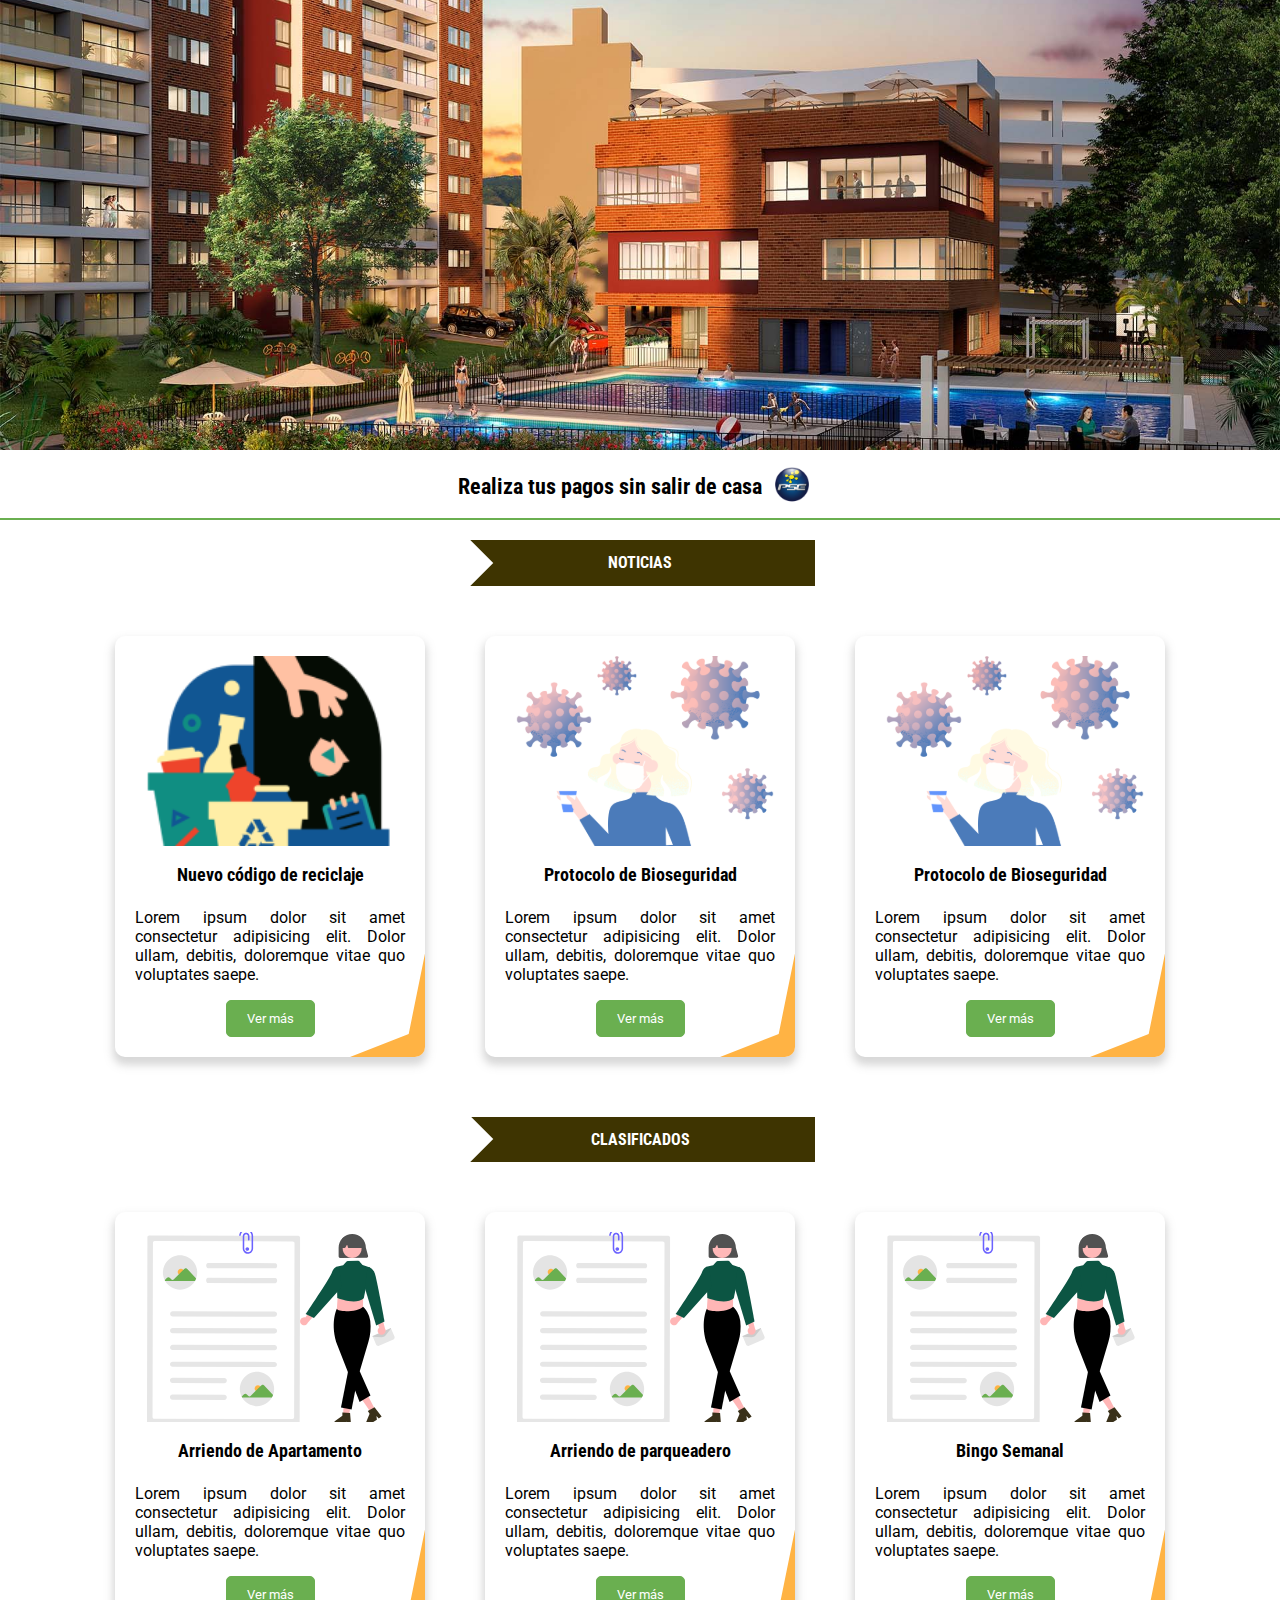
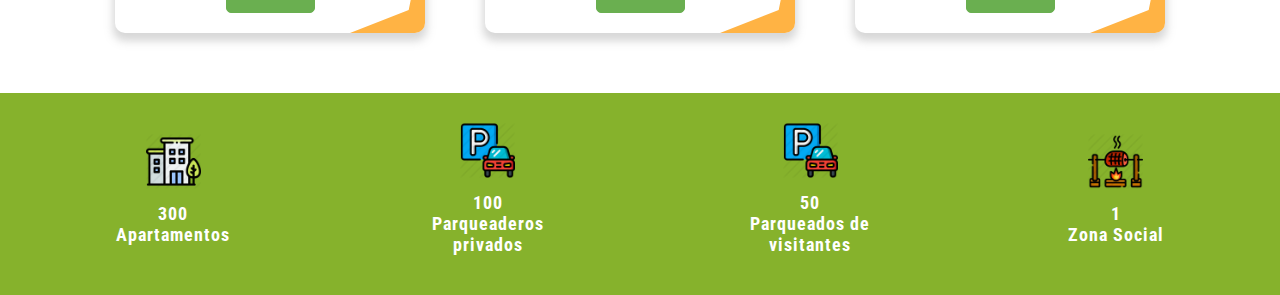
==== commit 09fa2de2: "delete background image for titles, implementation of after element for this efect, change paddings " ====
--- a/index.html
+++ b/index.html
@@ -28,8 +28,7 @@
       </section>
 
       <section class="news">
-        <div class="news__title">
-          <img src="Media/Icons/postFigure.svg" alt="" />
+        <div class="news__title title">
           <h2>NOTICIAS</h2>
         </div>
 
@@ -76,9 +75,8 @@
       </section>
 
       <section class="classified">
-        <div class="classified__title">
-          <img src="Media/Icons/postFigure.svg" alt="" />
-          <h2>NOTICIAS</h2>
+        <div class="classified__title title">
+          <h2>CLASIFICADOS</h2>
         </div>
 
         <div class="classified__cardsContainer">
--- a/Styles/styles.css
+++ b/Styles/styles.css
@@ -6,9 +6,12 @@
 
 @import "./Views/home.css";
 @import "./Views/login.css";
+@import "./Views/register.css";
 
 body {
   margin: 0;
+  background-size: 20px 20px;
+  background-position: 0 0, 10px 10px;
 }
 
 * {
@@ -35,3 +38,29 @@
   font-weight: 600;
   color: var(--main-color);
 }
+
+.title {
+  display: flex;
+  justify-content: center;
+  align-items: center;
+  background: var(--brown);
+  margin: 0 auto;
+  max-width: 350px;
+  position: relative;
+  font-family: var(--main-font-family);
+  color: white;
+}
+
+.title::after {
+  position: absolute;
+  width: 40px;
+  height: 40px;
+  content: "";
+  background: white;
+  left: -20px;
+  transform: rotate(45deg);
+}
+
+.title h2 {
+  font-size: 16px;
+}
